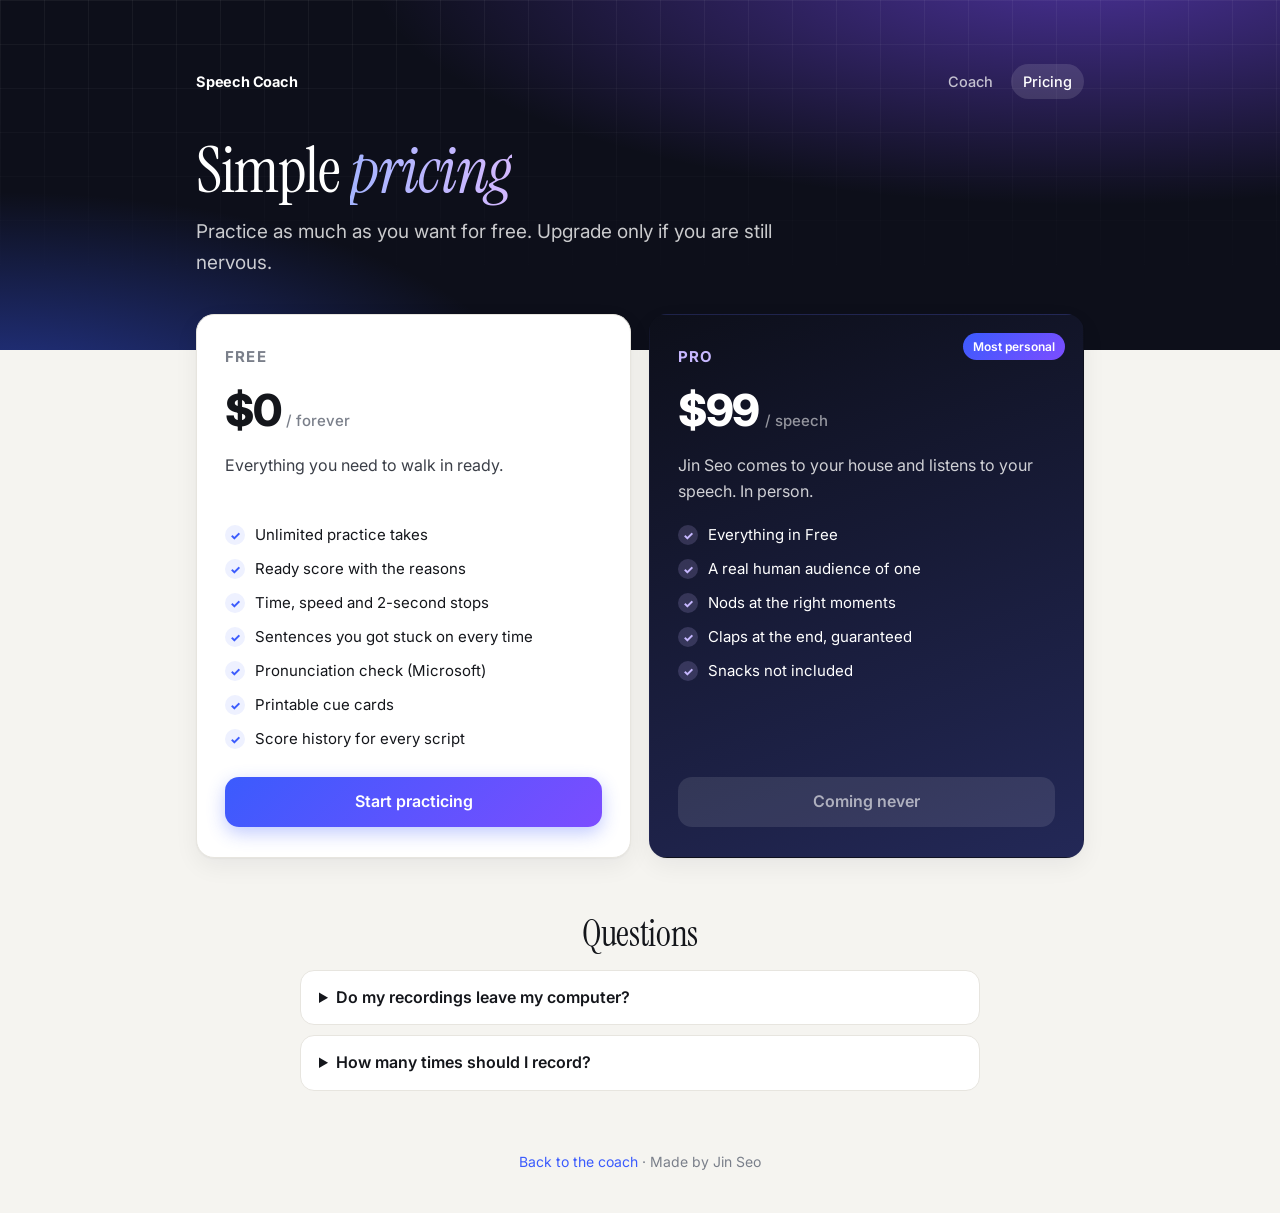
==== pricing.html @ 8ee7a055 "Pricing page split out, settings removed from step 3 Co-Authored-By: Claude Opus 5.5 <noreply@anthro" ====
<!doctype html>
<html lang="en">
<head>
<meta charset="utf-8">
<meta name="viewport" content="width=device-width, initial-scale=1">
<title>Pricing — Speech Coach</title>
<link rel="stylesheet" href="style.css?v=4">
</head>
<body>
<header class="top">
  <nav class="topbar"><a class="brand" href="index.html">Speech Coach</a><span><a href="index.html">Coach</a><a href="pricing.html" aria-current="page">Pricing</a></span></nav>
  <h1>Simple <em>pricing</em></h1>
  <p class="sub">Practice as much as you want for free. Upgrade only if you are still nervous.</p>
</header>

<main class="pricing-page">
  <div class="plans">
    <div class="plan">
      <h3>Free</h3>
      <p class="price">$0<span>/ forever</span></p>
      <p class="tagline">Everything you need to walk in ready.</p>
      <ul class="feat">
        <li>Unlimited practice takes</li>
        <li>Ready score with the reasons</li>
        <li>Time, speed and 2-second stops</li>
        <li>Sentences you got stuck on every time</li>
        <li>Pronunciation check (Microsoft)</li>
        <li>Printable cue cards</li>
        <li>Score history for every script</li>
      </ul>
      <a class="cta" href="index.html">Start practicing</a>
    </div>
    <div class="plan pro">
      <span class="badge">Most personal</span>
      <h3>Pro</h3>
      <p class="price">$99<span>/ speech</span></p>
      <p class="tagline">Jin Seo comes to your house and listens to your speech. In person.</p>
      <ul class="feat">
        <li>Everything in Free</li>
        <li>A real human audience of one</li>
        <li>Nods at the right moments</li>
        <li>Claps at the end, guaranteed</li>
        <li>Snacks not included</li>
      </ul>
      <a class="cta" aria-disabled="true">Coming never</a>
    </div>
  </div>

  <section class="faq">
    <h2>Questions</h2>
    <details><summary>Do my recordings leave my computer?</summary><p>No. Speech-to-text runs in your browser. Only when you turn on the pronunciation check is your latest take sent to Microsoft Azure to be scored.</p></details>
    <details><summary>How many times should I record?</summary><p>About three times. A sentence counts as “stuck” only when it trips you up in two takes or more, so one bad take never fools the coach.</p></details>
  </section>
</main>

<footer class="muted"><a href="index.html">Back to the coach</a> · Made by Jin Seo</footer>
</body>
</html>
---- style.css ----
@import url('https://fonts.googleapis.com/css2?family=Inter:wght@400;500;600;700;800&family=Instrument+Serif:ital@0;1&display=swap');

:root{
  --bg:#f5f4f0;--card:#ffffff;--ink:#14161b;--ink2:#3b3f48;--muted:#7a7f8a;--line:#e7e5df;
  --accent:#3b5bfd;--accent2:#7c4dff;--accent-soft:#eef1ff;
  --weak:#e5484d;--weak-soft:#fff0ef;--ok:#1f9d55;--ok-soft:#e8f7ee;--warn:#d98a00;--warn-soft:#fff6e0;
  --radius:18px;--shadow:0 1px 2px rgba(20,22,27,.04),0 8px 24px rgba(20,22,27,.06);
}
*{box-sizing:border-box}
html{scroll-behavior:smooth}
body{margin:0;background:var(--bg);color:var(--ink);font:16px/1.6 Inter,-apple-system,BlinkMacSystemFont,"Apple SD Gothic Neo",sans-serif;-webkit-font-smoothing:antialiased}

/* ---------- hero */
.top{position:relative;overflow:hidden;background:radial-gradient(1200px 400px at 85% -10%,rgba(124,77,255,.55),transparent 60%),radial-gradient(900px 380px at 0% 120%,rgba(59,91,253,.55),transparent 60%),#0d0f1a;color:#fff;padding:64px max(20px,calc((100% - 920px) / 2 + 16px)) 72px}
.top>*{position:relative;z-index:1}
.top::after{content:"";position:absolute;inset:0;background-image:linear-gradient(rgba(255,255,255,.05) 1px,transparent 1px),linear-gradient(90deg,rgba(255,255,255,.05) 1px,transparent 1px);background-size:44px 44px;mask-image:linear-gradient(180deg,#000,transparent 85%);pointer-events:none}
h1{margin:0;font:400 64px/1 "Instrument Serif",Georgia,serif;letter-spacing:-1px}
h1 em{font-style:italic;background:linear-gradient(90deg,#a5b4ff,#d3b8ff);-webkit-background-clip:text;background-clip:text;color:transparent}
.sub{margin:14px 0 0;font-size:19px;color:rgba(255,255,255,.78);max-width:620px}
.steps-nav{display:flex;gap:8px;flex-wrap:wrap;margin-top:26px;padding:0;list-style:none}
.steps-nav a{display:inline-flex;align-items:center;gap:8px;padding:7px 14px 7px 8px;border-radius:999px;background:rgba(255,255,255,.08);border:1px solid rgba(255,255,255,.14);color:#fff;text-decoration:none;font-size:14px;font-weight:500;backdrop-filter:blur(6px);transition:background .2s}
.steps-nav a:hover{background:rgba(255,255,255,.16)}
.steps-nav i{font-style:normal;display:grid;place-items:center;width:22px;height:22px;border-radius:50%;background:#fff;color:#0d0f1a;font-size:12px;font-weight:700}
.privacy{margin:22px 0 0;color:rgba(255,255,255,.6);font-size:13.5px}

/* ---------- layout */
main{max-width:920px;margin:-36px auto 0;padding:0 16px 40px;position:relative;z-index:1}
.step{background:var(--card);border:1px solid var(--line);border-radius:var(--radius);padding:26px 28px;margin:0 0 18px;box-shadow:var(--shadow);scroll-margin-top:16px}
h2{margin:0 0 4px;font-size:22px;font-weight:700;letter-spacing:-.3px;display:flex;align-items:center;gap:12px}
.n{display:inline-grid;place-items:center;width:32px;height:32px;border-radius:10px;background:linear-gradient(135deg,var(--accent),var(--accent2));color:#fff;font-size:15px;font-weight:700;box-shadow:0 4px 12px rgba(59,91,253,.35)}
.hint{margin:0 0 14px;color:var(--muted);font-size:14.5px}
textarea{width:100%;font:15px/1.65 ui-monospace,"SF Mono",Menlo,monospace;color:var(--ink2);background:#fbfaf7;border:1px solid var(--line);border-radius:14px;padding:16px;resize:vertical;transition:border .2s,box-shadow .2s}
textarea:focus,input:focus,select:focus{outline:none;border-color:var(--accent);box-shadow:0 0 0 4px var(--accent-soft)}
.row{display:flex;gap:10px;align-items:center;flex-wrap:wrap;margin-top:14px}

/* ---------- controls */
button,.btn{font:inherit;font-size:15px;font-weight:600;border:1px solid var(--line);background:#fff;color:var(--ink);border-radius:12px;padding:9px 16px;cursor:pointer;transition:transform .12s,box-shadow .2s,background .2s,border-color .2s}
button:hover,.btn:hover{border-color:#cfcbc1;box-shadow:0 2px 8px rgba(20,22,27,.06)}
button:active,.btn:active{transform:translateY(1px)}
button.primary{background:linear-gradient(135deg,var(--accent),var(--accent2));border-color:transparent;color:#fff;box-shadow:0 6px 18px rgba(59,91,253,.32)}
button.primary:hover{box-shadow:0 8px 24px rgba(59,91,253,.42)}
button.ghost{color:var(--muted);background:transparent}
button:disabled{opacity:.4;cursor:not-allowed;box-shadow:none}
button.big,.btn.big{font-size:16px;padding:12px 22px;border-radius:14px}
#recBtn{background:var(--ink);color:#fff;border-color:var(--ink)}
#recBtn.rec{background:var(--weak);border-color:var(--weak);animation:pulse 1.4s infinite}
@keyframes pulse{0%{box-shadow:0 0 0 0 rgba(229,72,77,.45)}70%{box-shadow:0 0 0 14px rgba(229,72,77,0)}100%{box-shadow:0 0 0 0 rgba(229,72,77,0)}}
#recTime{font:600 18px ui-monospace,Menlo,monospace;color:var(--weak)}
select,input{font:inherit;font-size:14px;padding:7px 10px;border-radius:10px;border:1px solid var(--line);background:#fff;color:var(--ink)}
label.muted{display:inline-flex;align-items:center;gap:6px}
.muted{color:var(--muted);font-size:14px}
.toggle{display:inline-flex;gap:10px;align-items:center;cursor:pointer;font-weight:600;font-size:15px;padding:8px 14px 8px 8px;border-radius:999px;border:1px solid var(--line);background:#fff;user-select:none}
.toggle input{appearance:none;width:38px;height:22px;border-radius:999px;background:#d9d6ce;position:relative;cursor:pointer;transition:background .2s;margin:0;padding:0;border:none}
.toggle input::after{content:"";position:absolute;top:3px;left:3px;width:16px;height:16px;border-radius:50%;background:#fff;box-shadow:0 1px 3px rgba(0,0,0,.2);transition:left .2s}
.toggle input:checked{background:linear-gradient(135deg,var(--accent),var(--accent2))}
.toggle input:checked::after{left:19px}
.settings{margin-left:auto}
.settings summary{cursor:pointer;list-style:none;padding:8px 12px;border-radius:10px}
.settings summary::-webkit-details-marker{display:none}
.settings summary::before{content:"⚙︎ "}
.settings[open]{flex-basis:100%;margin-left:0;background:#fbfaf7;border:1px solid var(--line);border-radius:14px;padding:6px 14px 12px}
.consent{background:var(--warn-soft);border:1px solid #f1d58a;color:#6b4a00;border-radius:12px;padding:10px 14px;font-size:14px;margin:12px 0 0}

/* ---------- step 1 expected */
.expect{display:grid;grid-template-columns:repeat(3,minmax(0,1fr)) minmax(0,2fr);gap:10px;margin-top:14px}
.expect>div{background:#fbfaf7;border:1px solid var(--line);border-radius:14px;padding:12px 16px;font-size:13px;color:var(--muted)}
.expect b{display:block;font-size:28px;font-weight:800;letter-spacing:-.5px;color:var(--ink);line-height:1.2}
.expect .fit{display:flex;flex-direction:column;justify-content:center;gap:2px;font-size:16px}
.good{color:var(--ok);font-weight:700}.warn{color:var(--warn);font-weight:700}.bad{color:var(--weak);font-weight:700}

/* ---------- step 2 takes */
.takes{list-style:none;padding:0;margin:14px 0 0;display:grid;gap:8px}
.takes li{display:flex;gap:12px;align-items:center;padding:10px 12px;border:1px solid var(--line);border-radius:14px;background:#fbfaf7}
.takes li b{font-size:14px;padding:3px 10px;border-radius:8px;background:var(--accent-soft);color:var(--accent)}
.takes li audio{height:34px;flex:1;min-width:0}
.takes li .x{border:none;background:none;color:var(--muted);padding:4px 8px;box-shadow:none}
.takes li.tip{border-style:dashed;justify-content:center;background:none}

/* ---------- progress */
.progress{margin-top:16px}
.bar{height:8px;background:#eceae4;border-radius:999px;overflow:hidden}
#bar{height:100%;width:0;background:linear-gradient(90deg,var(--accent),var(--accent2));border-radius:999px;transition:width .3s}
#status{display:block;margin-top:8px;font-size:14px;color:var(--muted)}

/* ---------- step 3 results */
#results{margin-top:22px}
.ready{display:flex;gap:26px;align-items:center;border-radius:20px;padding:22px 26px;background:linear-gradient(135deg,#0d0f1a,#1d2140);color:#fff;position:relative;overflow:hidden}
.ready::after{content:"";position:absolute;right:-80px;top:-80px;width:260px;height:260px;border-radius:50%;background:radial-gradient(circle,rgba(124,77,255,.45),transparent 70%)}
.score{--p:0;--c:var(--ok);position:relative;display:grid;place-items:center;width:136px;height:136px;border-radius:50%;flex:none;background:conic-gradient(var(--c) calc(var(--p)*1%),rgba(255,255,255,.12) 0)}
.score::before{content:"";position:absolute;inset:11px;border-radius:50%;background:#14172b}
.score.warn{--c:#ffb627}.score.bad{--c:#ff6b6b}.score.good{--c:#3ddc84}
.score b{position:relative;font-size:46px;font-weight:800;line-height:1;letter-spacing:-1px;color:#fff}
.score span{position:relative;font-size:12px;letter-spacing:.14em;text-transform:uppercase;color:rgba(255,255,255,.6);margin-top:-26px}
.ready .why{position:relative;z-index:1}
.ready .why p{margin:2px 0;color:rgba(255,255,255,.75)}
.ready .lead{font:400 32px/1.1 "Instrument Serif",Georgia,serif;color:#fff!important;margin-bottom:6px!important}
.ready .parts{display:flex;gap:8px;flex-wrap:wrap;margin-top:12px}
.ready .parts span{font-size:13px;padding:4px 10px;border-radius:999px;background:rgba(255,255,255,.08);border:1px solid rgba(255,255,255,.12);color:rgba(255,255,255,.7)}
.ready .parts b{color:#fff}
h3.sec{font-size:13px;font-weight:700;letter-spacing:.08em;text-transform:uppercase;color:var(--muted);margin:30px 0 10px;display:flex;align-items:baseline;gap:8px;flex-wrap:wrap}
h3.sec .muted{text-transform:none;letter-spacing:0;font-weight:500;font-size:13.5px}
.summary{display:grid;grid-template-columns:repeat(auto-fill,minmax(150px,1fr));gap:10px;margin:0}
.stat{border:1px solid var(--line);border-radius:14px;padding:12px 14px;font-size:13.5px;color:var(--ink2);background:#fbfaf7}
.stat b{display:block;font-size:26px;font-weight:800;letter-spacing:-.5px;color:var(--ink)}
.stat.target{background:var(--accent-soft);border-color:#d8defe}
.stop{display:flex;gap:8px;align-items:center;flex-wrap:wrap;padding:10px 0;border-bottom:1px solid var(--line)}
.stop:last-child{border-bottom:none}
.stop .sent{flex:1;min-width:220px;color:var(--ink2)}
.chip{font-size:13px;font-weight:600;padding:5px 12px;border-radius:999px;border:1px solid #f1d58a;background:var(--warn-soft);color:#8a5a00}
.chip:hover{border-color:var(--warn)}
.weak-item{border:1px solid #f7c9c7;background:var(--weak-soft);border-radius:14px;padding:12px 16px;margin:8px 0;position:relative;padding-left:20px}
.weak-item::before{content:"";position:absolute;left:0;top:12px;bottom:12px;width:4px;border-radius:0 4px 4px 0;background:var(--weak)}
.weak-item .sent{font-size:16.5px;font-weight:500}
.weak-item .why{font-size:13px;color:var(--muted);margin-top:4px}
mark.bad{background:#ffd3d0;color:#8f1d20;border-radius:4px;padding:0 3px;font-weight:600}
.pron{font-size:17.5px;line-height:2.1;border:1px solid var(--line);border-radius:16px;padding:16px 20px;background:#fbfaf7}
.pron .w{border-radius:6px;padding:2px 3px;transition:background .15s,box-shadow .15s}
.pron .w[data-a]{cursor:pointer}
.pron .w[data-a]:hover{box-shadow:0 0 0 2px var(--accent);background:#fff}
.pron .w.good{background:var(--ok-soft);color:#14532d}
.pron .w.meh{background:#fff1c2;color:#6b4a00}
.pron .w.bad{background:#ffd3d0;color:#8f1d20;font-weight:700}
.pron .w.skip{color:#b0b3ba;text-decoration:line-through}
.pron .w.playing{box-shadow:0 0 0 2px var(--accent2);background:#fff}
.detail{margin-top:14px;border-top:1px solid var(--line);padding-top:12px}
.detail summary{cursor:pointer;color:var(--accent);font-weight:600;font-size:14.5px}
table.heat{border-collapse:separate;border-spacing:0;width:100%;font-size:13px;margin-top:10px;border:1px solid var(--line);border-radius:12px;overflow:hidden}
table.heat td,table.heat th{border-bottom:1px solid var(--line);padding:6px 8px;text-align:left;vertical-align:top}
table.heat th{background:#fbfaf7;color:var(--muted);font-weight:600}
table.heat td.c{text-align:center;width:56px}
.diff{font-size:14px;line-height:1.95;margin:8px 0 16px}
.diff .w-sub{background:#ffe2c7;border-radius:4px}
.diff .w-del{color:var(--weak);text-decoration:line-through}
.diff .w-ins{color:var(--muted);font-style:italic}
.diff .pause{color:var(--warn);font-weight:700}

/* ---------- step 4 cue cards */
.cards{display:grid;grid-template-columns:repeat(auto-fill,minmax(300px,1fr));gap:14px;margin-top:16px}
.card{border-radius:14px;padding:18px 20px;background:#fffdf7;border:1px solid #ece4cf;box-shadow:0 1px 0 #ece4cf,0 6px 16px rgba(80,60,0,.06);background-image:repeating-linear-gradient(180deg,transparent 0 29px,#f0e9d6 29px 30px);background-position:0 46px}
.card h3{margin:0 0 10px;font-size:13px;letter-spacing:.08em;text-transform:uppercase;color:var(--accent)}
.card ol{margin:0;padding-left:20px}
.card li{margin:3px 0;line-height:27px}
.card .first{font-weight:700}
.card .full{font-size:17px;font-weight:600;background:var(--weak-soft);border-radius:6px;padding:2px 6px}

/* ---------- step 5 repeat */
.trend{font-size:18px;margin:6px 0 10px;color:var(--ink2)}
.trend b{font-size:24px;color:var(--ink);letter-spacing:-.3px}
#graph{background:#fbfaf7;border:1px solid var(--line);border-radius:16px;padding:10px}
.chart{width:100%;height:auto;display:block}
.chart .grid{stroke:var(--line);stroke-dasharray:3 5}
.chart .axis{font-size:12px;fill:var(--muted);font-family:Inter,sans-serif}
.chart .area{fill:url(#fade)}
.chart .line{fill:none;stroke:url(#stroke);stroke-width:3.5;stroke-linecap:round;stroke-linejoin:round}
.chart .dot{fill:#fff;stroke:var(--accent2);stroke-width:3}
.chart .val{font-size:13px;font-weight:700;fill:var(--ink);font-family:Inter,sans-serif}

/* ---------- pricing + footer */
.pricing{margin-top:40px}
.pricing h2{justify-content:center;font:400 40px/1.1 "Instrument Serif",Georgia,serif;margin-bottom:18px}
.plans{display:grid;grid-template-columns:repeat(auto-fit,minmax(240px,1fr));gap:14px}
.plan{background:#fff;border:1px solid var(--line);border-radius:var(--radius);padding:24px;box-shadow:var(--shadow)}
.plan h3{margin:0;font-size:15px;letter-spacing:.08em;text-transform:uppercase;color:var(--muted)}
.plan .price{font-size:44px;font-weight:800;letter-spacing:-1.5px;margin:6px 0 8px}
.plan.pro{background:linear-gradient(160deg,#0d0f1a,#232857);color:#fff;border-color:transparent}
.plan.pro h3{color:#c7b8ff}
.plan.pro .muted{color:rgba(255,255,255,.55)}
footer{max-width:920px;margin:0 auto;padding:10px 16px 40px;text-align:center}


/* ---------- top bar (both pages) */
.topbar{display:flex;justify-content:space-between;align-items:center;margin-bottom:40px}
.topbar a{color:rgba(255,255,255,.72);text-decoration:none;font-size:14.5px;font-weight:500}
.topbar a:hover{color:#fff}
.topbar .brand{color:#fff;font-weight:700;letter-spacing:-.2px}
.topbar span{display:flex;gap:6px}
.topbar span a{padding:6px 12px;border-radius:999px}
.topbar span a[aria-current]{background:rgba(255,255,255,.12);color:#fff}
footer a{color:var(--accent);text-decoration:none}

/* ---------- pricing page */
.pricing-page .plans{grid-template-columns:repeat(auto-fit,minmax(280px,1fr));gap:18px}
.pricing-page .plan{padding:30px 28px;display:flex;flex-direction:column;position:relative}
.plan .price span{font-size:15px;font-weight:500;letter-spacing:0;color:var(--muted);margin-left:6px}
.plan.pro .price span{color:rgba(255,255,255,.55)}
.plan .tagline{margin:0 0 18px;color:var(--ink2);min-height:52px}
.plan.pro .tagline{color:rgba(255,255,255,.8)}
.feat{list-style:none;padding:0;margin:0 0 26px;display:grid;gap:10px;flex:1;align-content:start}
.feat li{display:flex;gap:10px;align-items:flex-start;font-size:15px}
.feat li::before{content:"✓";flex:none;display:grid;place-items:center;width:20px;height:20px;border-radius:50%;background:var(--accent-soft);color:var(--accent);font-size:12px;font-weight:800;margin-top:2px}
.plan.pro .feat li::before{background:rgba(199,184,255,.18);color:#c7b8ff}
.cta{display:block;text-align:center;padding:12px 18px;border-radius:14px;font-weight:600;text-decoration:none;background:linear-gradient(135deg,var(--accent),var(--accent2));color:#fff;box-shadow:0 6px 18px rgba(59,91,253,.32)}
.plan.pro .cta{background:rgba(255,255,255,.1);box-shadow:none;color:rgba(255,255,255,.6);cursor:not-allowed}
.badge{position:absolute;top:18px;right:18px;font-size:12px;font-weight:600;padding:4px 10px;border-radius:999px;background:linear-gradient(135deg,var(--accent),var(--accent2));color:#fff}
.faq{max-width:680px;margin:56px auto 0}
.faq h2{justify-content:center;font:400 36px/1.1 "Instrument Serif",Georgia,serif;margin-bottom:16px}
.faq details{background:#fff;border:1px solid var(--line);border-radius:14px;padding:14px 18px;margin:0 0 10px}
.faq summary{cursor:pointer;font-weight:600}
.faq p{margin:10px 0 2px;color:var(--ink2)}

@media (max-width:640px){
  h1{font-size:46px}
  .top{padding:44px 16px 64px}
  .step{padding:20px 18px}
  .expect{grid-template-columns:repeat(3,minmax(0,1fr))}
  .expect .fit{grid-column:1/-1}
  .ready{flex-direction:column;text-align:center}
  .ready .parts{justify-content:center}
  .settings{margin-left:0}
}

@media print{
  body{background:#fff}
  .top,.step:not(#cardsSec),.pricing,footer,#cardsSec h2,#cardsSec .hint,#cardsSec .row{display:none!important}
  main{margin:0;padding:0}
  #cardsSec{border:none;padding:0;margin:0;box-shadow:none}
  .cards{display:block}
  .card{width:148mm;height:98mm;overflow:hidden;page-break-inside:avoid;break-inside:avoid;margin:0 0 6mm;font-size:13pt;box-shadow:none;background-image:none;border:1px dashed #999}
}
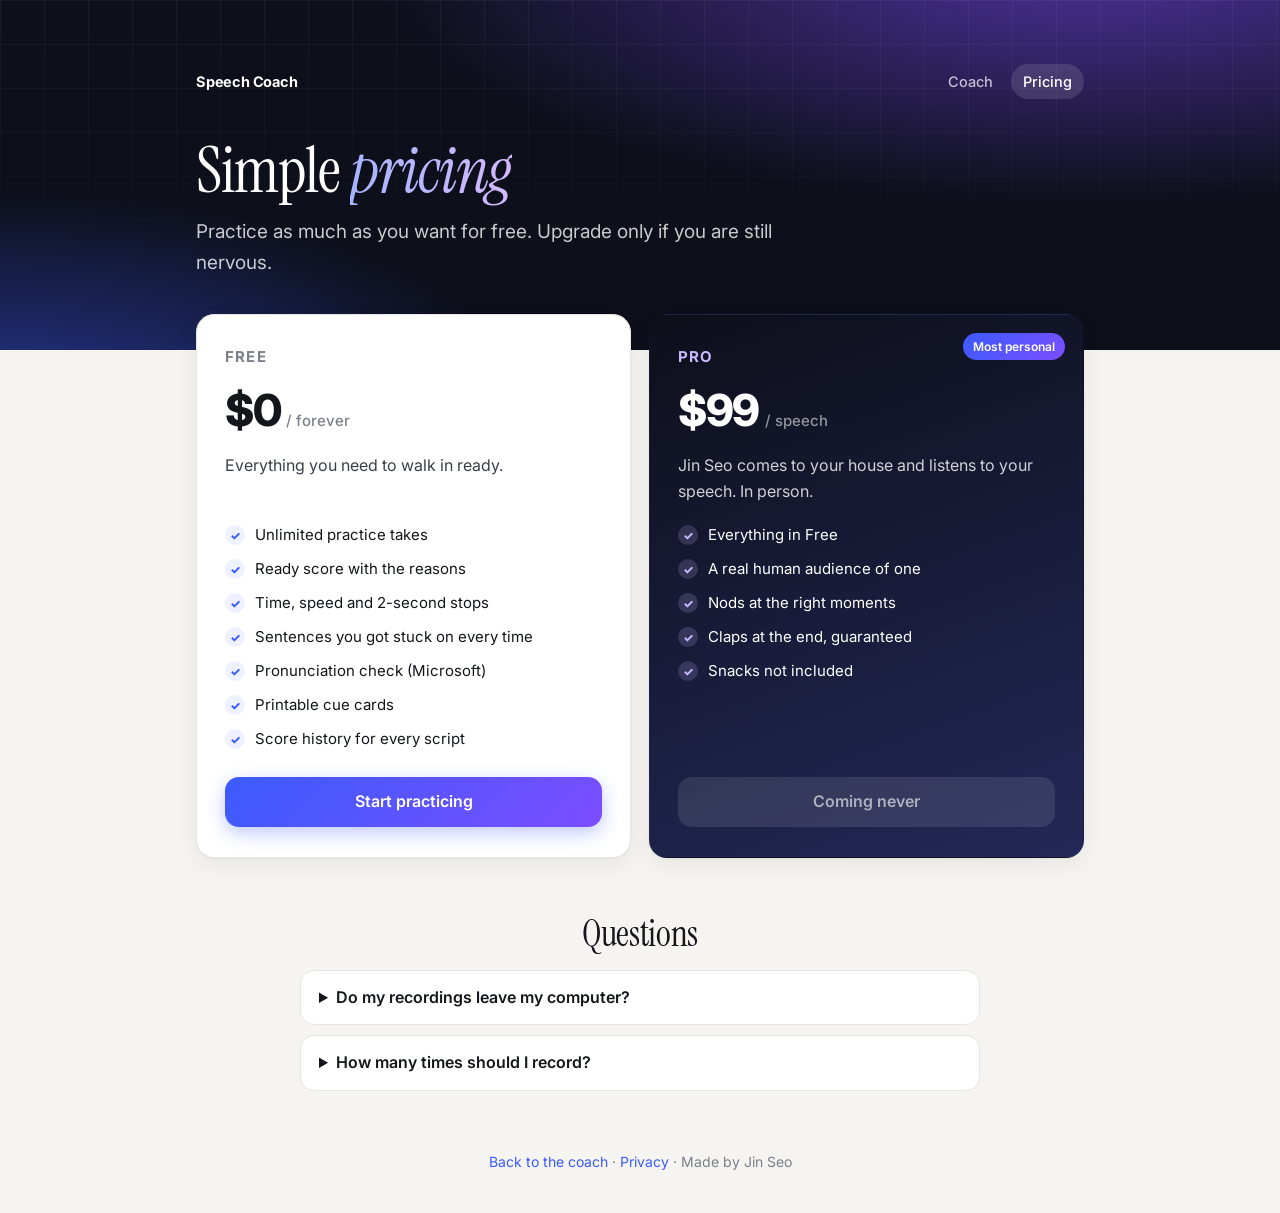
==== commit 84208b44: "Privacy page Co-Authored-By: Claude Opus 5.5 <noreply@anthropic.com>" ====
--- a/pricing.html
+++ b/pricing.html
@@ -4,7 +4,7 @@
 <meta charset="utf-8">
 <meta name="viewport" content="width=device-width, initial-scale=1">
 <title>Pricing — Speech Coach</title>
-<link rel="stylesheet" href="style.css?v=4">
+<link rel="stylesheet" href="style.css?v=8">
 </head>
 <body>
 <header class="top">
@@ -53,6 +53,6 @@
   </section>
 </main>
 
-<footer class="muted"><a href="index.html">Back to the coach</a> · Made by Jin Seo</footer>
+<footer class="muted"><a href="index.html">Back to the coach</a> · <a href="privacy.html">Privacy</a> · Made by Jin Seo</footer>
 </body>
 </html>
--- a/style.css
+++ b/style.css
@@ -48,6 +48,11 @@
 #recTime{font:600 18px ui-monospace,Menlo,monospace;color:var(--weak)}
 select,input{font:inherit;font-size:14px;padding:7px 10px;border-radius:10px;border:1px solid var(--line);background:#fff;color:var(--ink)}
 label.muted{display:inline-flex;align-items:center;gap:6px}
+.tpick{display:inline-flex;align-items:center;gap:2px;padding:4px 6px;border:1px solid var(--line);border-radius:10px;background:#fff}
+.tpick:focus-within{border-color:var(--accent);outline:2px solid var(--accent-soft)}
+.tpick input{width:46px;border:0;background:none;font:inherit;font-variant-numeric:tabular-nums;color:var(--ink);text-align:right;padding:4px 2px;caret-color:transparent}
+.tpick input:focus{outline:none}
+.tpick i{font-style:normal;color:var(--ink)}
 .muted{color:var(--muted);font-size:14px}
 .toggle{display:inline-flex;gap:10px;align-items:center;cursor:pointer;font-weight:600;font-size:15px;padding:8px 14px 8px 8px;border-radius:999px;border:1px solid var(--line);background:#fff;user-select:none}
 .toggle input{appearance:none;width:38px;height:22px;border-radius:999px;background:#d9d6ce;position:relative;cursor:pointer;transition:background .2s;margin:0;padding:0;border:none}
@@ -124,10 +129,6 @@
 .pron .w.playing{box-shadow:0 0 0 2px var(--accent2);background:#fff}
 .detail{margin-top:14px;border-top:1px solid var(--line);padding-top:12px}
 .detail summary{cursor:pointer;color:var(--accent);font-weight:600;font-size:14.5px}
-table.heat{border-collapse:separate;border-spacing:0;width:100%;font-size:13px;margin-top:10px;border:1px solid var(--line);border-radius:12px;overflow:hidden}
-table.heat td,table.heat th{border-bottom:1px solid var(--line);padding:6px 8px;text-align:left;vertical-align:top}
-table.heat th{background:#fbfaf7;color:var(--muted);font-weight:600}
-table.heat td.c{text-align:center;width:56px}
 .diff{font-size:14px;line-height:1.95;margin:8px 0 16px}
 .diff .w-sub{background:#ffe2c7;border-radius:4px}
 .diff .w-del{color:var(--weak);text-decoration:line-through}
@@ -177,6 +178,25 @@
 .topbar span a{padding:6px 12px;border-radius:999px}
 .topbar span a[aria-current]{background:rgba(255,255,255,.12);color:#fff}
 footer a{color:var(--accent);text-decoration:none}
+
+#acct{display:flex;gap:6px;align-items:center;margin-left:6px;padding-left:10px;border-left:1px solid rgba(255,255,255,.18)}
+#acct .who{color:rgba(255,255,255,.6);font-size:13px;max-width:180px;overflow:hidden;text-overflow:ellipsis;white-space:nowrap}
+#acct:empty{display:none}
+dialog#auth{border:0;border-radius:20px;padding:28px;width:min(380px,calc(100% - 32px));box-shadow:0 24px 60px rgba(10,10,30,.35)}
+dialog#auth::backdrop{background:rgba(10,10,25,.55);backdrop-filter:blur(3px)}
+dialog#auth h3{margin:0 0 4px;font:400 30px/1.1 "Instrument Serif",Georgia,serif}
+dialog#auth label{display:grid;gap:6px;margin:14px 0 0;font-size:14px;font-weight:600}
+dialog#auth input{font:inherit;padding:10px 12px;border:1px solid var(--line);border-radius:12px}
+dialog#auth .err{min-height:20px;margin:12px 0 4px;font-size:14px;color:var(--muted)}
+dialog#auth .close{margin-left:auto}
+button.danger{color:#c92a2a}
+
+/* login gate: without an account only the gate is shown */
+.gate{display:none;text-align:center}
+.gate h2{justify-content:center}
+.gate .row{justify-content:center}
+body.locked .gate{display:block}
+body.locked main .step:not(.gate),body.locked .steps-nav{display:none}
 
 /* ---------- pricing page */
 .pricing-page .plans{grid-template-columns:repeat(auto-fit,minmax(280px,1fr));gap:18px}
